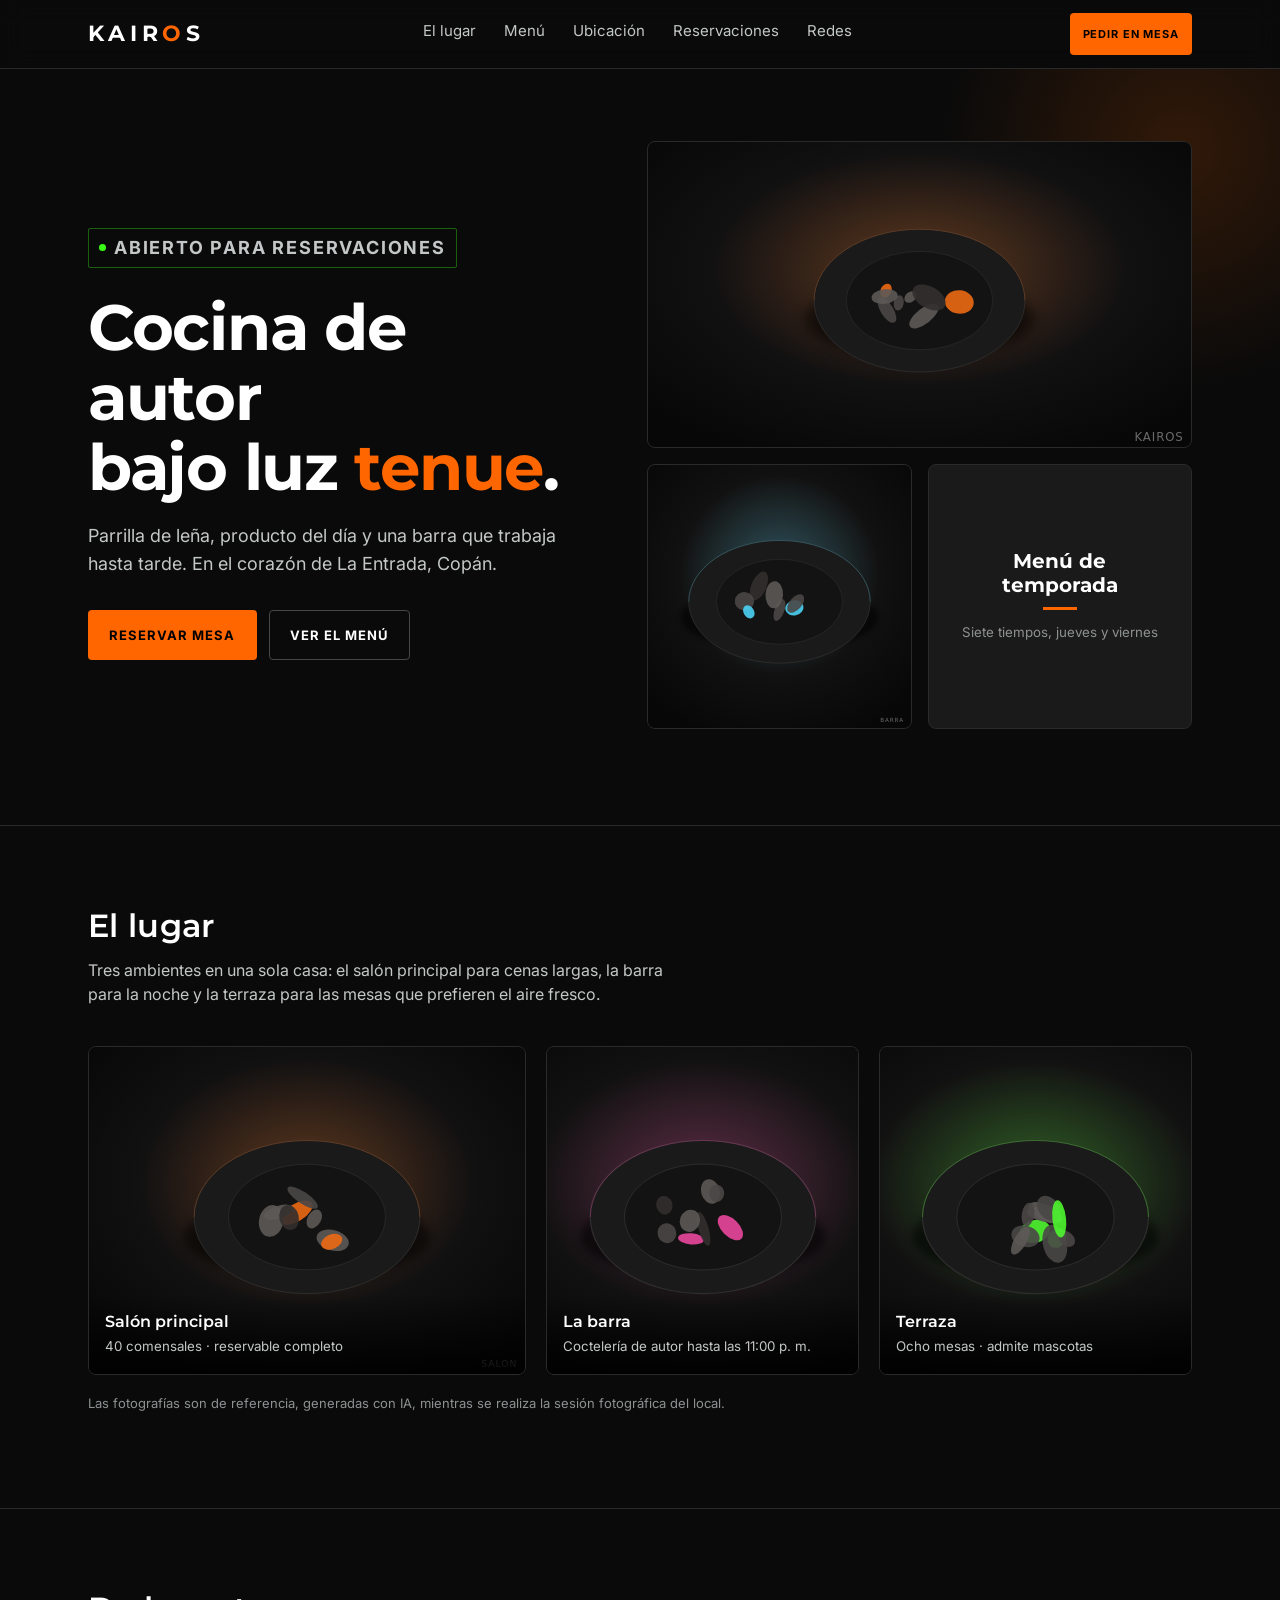
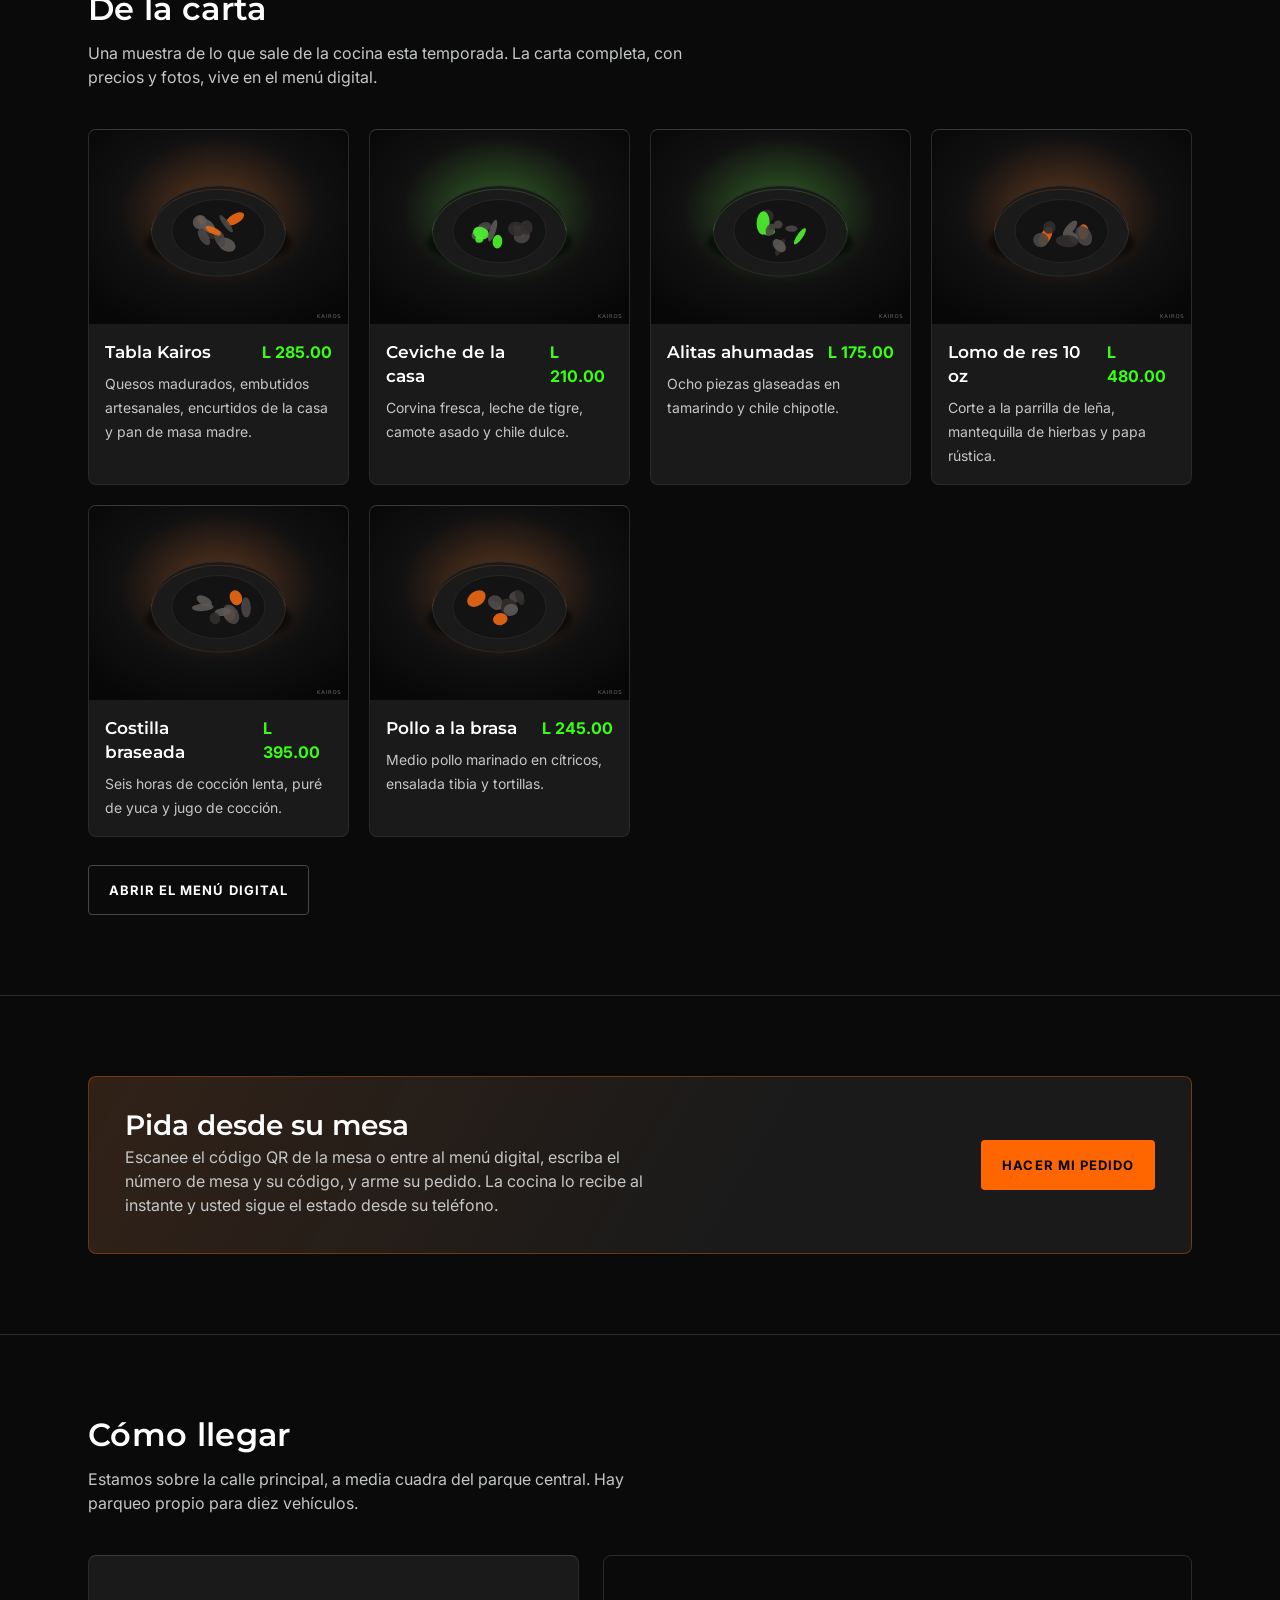
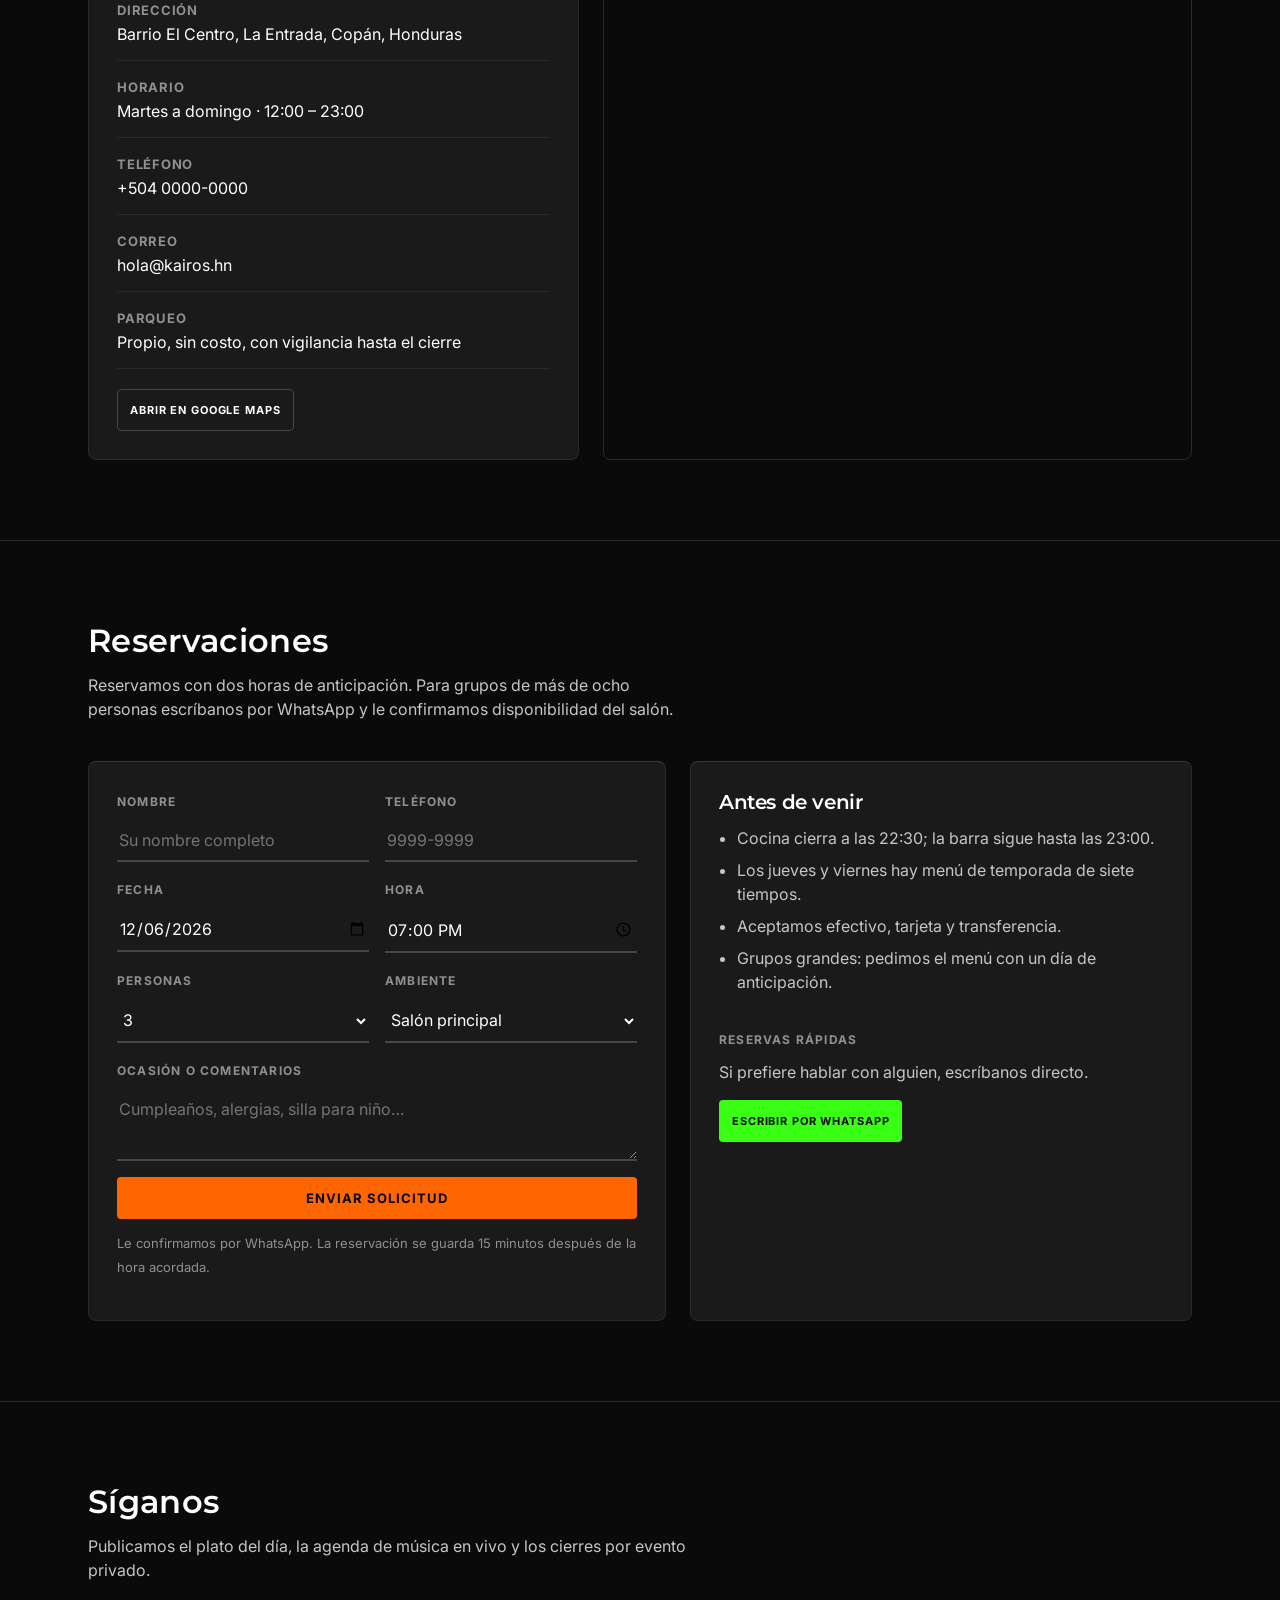
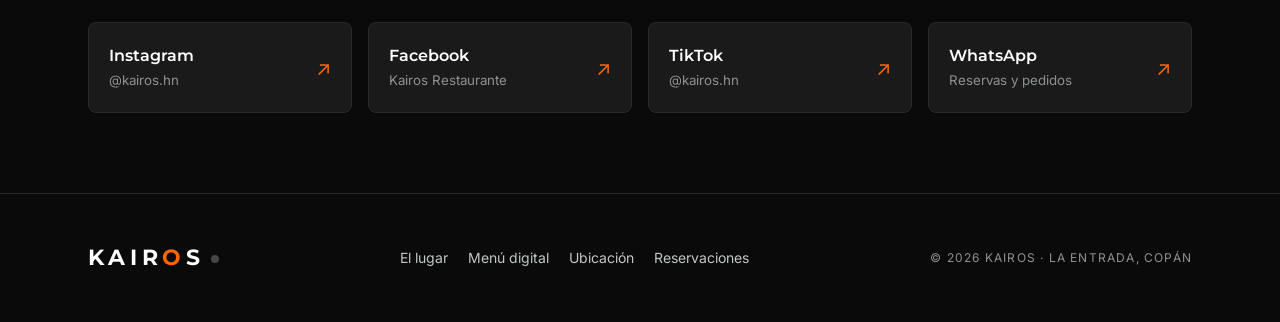
==== admin.html @ 63bbbccc "primer subida" ====
<!DOCTYPE html>
<html lang="es">
<head>
<meta charset="utf-8">
<meta name="viewport" content="width=device-width, initial-scale=1">
<title>Panel · Kairos</title>
<link rel="preconnect" href="https://fonts.googleapis.com">
<link rel="preconnect" href="https://fonts.gstatic.com" crossorigin>
<link href="https://fonts.googleapis.com/css2?family=Inter:wght@400;500;700&family=Montserrat:wght@600;700&display=swap" rel="stylesheet">
<link rel="stylesheet" href="css/base.css">
<link rel="stylesheet" href="css/admin.css">
</head>
<body class="admin-body">

<div class="layout">

  <aside class="side">
    <div class="logo">KAIR<span>O</span>S</div>
    <nav class="side__nav" id="nav">
      <button data-sec="pedidos" aria-current="true">Pedidos</button>
      <button data-sec="caja">Caja</button>
      <button data-sec="ventas">Ventas</button>
      <button data-sec="productos">Productos</button>
      <button data-sec="reportes">Reportes</button>
      <button data-sec="ajustes">Ajustes</button>
    </nav>
    <div class="side__pie">
      <small>Sesión del personal</small>
      <button class="btn btn--ghost btn--sm btn--block" id="btnSalir">Cerrar sesión</button>
    </div>
  </aside>

  <main class="main">

    <!-- ============ PEDIDOS ============ -->
    <section id="secPedidos">
      <div class="page-head">
        <div>
          <h1>Pedidos</h1>
          <p id="pedidosResumen">Cola de cocina en vivo.</p>
        </div>
        <div class="acciones">
          <button class="btn btn--ghost btn--sm" data-filtro="activos" id="fActivos" aria-pressed="true">En curso</button>
          <button class="btn btn--ghost btn--sm" data-filtro="todos" id="fTodos" aria-pressed="false">Todos los de hoy</button>
        </div>
      </div>
      <div class="tickets" id="listaComandas"></div>
    </section>

    <!-- ============ CAJA ============ -->
    <section id="secCaja" class="hidden">
      <div class="page-head">
        <div>
          <h1>Caja</h1>
          <p>Seleccione un pedido para cobrarlo. El total sale de lo que la mesa consumió.</p>
        </div>
      </div>
      <div class="caja">
        <div class="card caja__lista" id="cajaLista"></div>
        <div class="card caja__panel" id="cajaPanel"></div>
      </div>
    </section>

    <!-- ============ VENTAS ============ -->
    <section id="secVentas" class="hidden">
      <div class="page-head">
        <div>
          <h1>Ventas</h1>
          <p id="ventasFecha"></p>
        </div>
      </div>
      <div class="kpis" id="ventasKpis"></div>
      <div class="cols cols--2">
        <div class="card" style="padding:24px">
          <h3 style="font-size:18px;font-weight:600;margin-bottom:4px">Últimos siete días</h3>
          <p class="dim" style="font-size:14px;margin:0 0 12px">Total cobrado por día.</p>
          <div class="barras" id="barrasSemana"></div>
        </div>
        <div class="card" style="padding:24px">
          <h3 style="font-size:18px;font-weight:600;margin-bottom:12px">Lo más vendido hoy</h3>
          <div id="topProductos"></div>
        </div>
      </div>
      <div class="card" style="padding:24px;margin-top:20px">
        <h3 style="font-size:18px;font-weight:600;margin-bottom:12px">Semana en curso</h3>
        <div class="tabla-wrap"><table class="tabla" id="tablaSemana"></table></div>
      </div>
    </section>

    <!-- ============ PRODUCTOS ============ -->
    <section id="secProductos" class="hidden">
      <div class="page-head">
        <div>
          <h1>Productos</h1>
          <p>Lo que se edita aquí es lo que ven los clientes en el menú digital.</p>
        </div>
        <div class="acciones">
          <button class="btn btn--ghost btn--sm" id="btnNuevaCat">Nueva categoría</button>
          <button class="btn btn--primary btn--sm" id="btnNuevoProd">Nuevo producto</button>
        </div>
      </div>

      <h3 style="font-size:13px;letter-spacing:.1em;text-transform:uppercase;color:var(--text-mute);margin-bottom:12px">Categorías</h3>
      <div class="cols cols--auto" id="listaCategorias" style="margin-bottom:32px"></div>

      <h3 style="font-size:13px;letter-spacing:.1em;text-transform:uppercase;color:var(--text-mute);margin-bottom:12px">Carta</h3>
      <div class="card tabla-wrap"><table class="tabla" id="tablaProductos"></table></div>
    </section>

    <!-- ============ REPORTES ============ -->
    <section id="secReportes" class="hidden">
      <div class="page-head">
        <div>
          <h1>Reportes</h1>
          <p>Registro del día y arqueo de caja.</p>
        </div>
        <div class="acciones">
          <input type="date" id="fechaReporte" class="btn btn--ghost btn--sm" style="text-transform:none;letter-spacing:0">
        </div>
      </div>

      <div class="card" style="padding:24px;margin-bottom:24px">
        <h3 style="font-size:18px;font-weight:600;margin-bottom:12px">Registro de pedidos</h3>
        <div class="tabla-wrap"><table class="tabla" id="tablaRegistro"></table></div>
      </div>

      <h2 style="font-size:24px;font-weight:600;margin:32px 0 16px">Arqueo de caja</h2>
      <div class="arqueo">
        <div class="card arqueo__bloque">
          <h3>Conteo físico</h3>
          <p>Cuente el efectivo por denominación y anote el cierre del POS y las transferencias recibidas.</p>
          <div class="denoms" id="denoms"></div>
          <div class="field field--boxed" style="margin-top:20px">
            <label for="arqFondo">Fondo de caja inicial</label>
            <input id="arqFondo" type="number" step="0.01" value="0">
          </div>
          <div class="field-row">
            <div class="field field--boxed">
              <label for="arqPos">Cierre del POS (tarjetas)</label>
              <input id="arqPos" type="number" step="0.01" value="0">
            </div>
            <div class="field field--boxed">
              <label for="arqTransf">Transferencias recibidas</label>
              <input id="arqTransf" type="number" step="0.01" value="0">
            </div>
          </div>
          <div class="field field--boxed">
            <label for="arqResponsable">Responsable del cierre</label>
            <input id="arqResponsable" placeholder="Nombre de quien cierra">
          </div>
          <div class="field field--boxed">
            <label for="arqNota">Observaciones</label>
            <textarea id="arqNota" placeholder="Salidas de caja, vales, faltantes justificados…"></textarea>
          </div>
        </div>

        <div class="card arqueo__bloque">
          <h3>Comparación con el sistema</h3>
          <p>Lo que el sistema registró frente a lo que hay en físico.</p>
          <div class="tabla-wrap"><table class="tabla" id="tablaArqueo"></table></div>
          <div class="cuadre" id="cuadre"></div>
          <div style="display:flex;gap:8px;flex-wrap:wrap;margin-top:20px">
            <button class="btn btn--primary btn--sm" id="btnImprimirArqueo">Imprimir arqueo</button>
            <button class="btn btn--ghost btn--sm" id="btnGuardarArqueo">Guardar cierre</button>
          </div>
          <div id="arqueosPrevios" style="margin-top:24px"></div>
        </div>
      </div>
    </section>

    <!-- ============ AJUSTES ============ -->
    <section id="secAjustes" class="hidden">
      <div class="page-head">
        <div>
          <h1>Ajustes</h1>
          <p>Datos del negocio, mesas y acceso del personal.</p>
        </div>
      </div>

      <div class="cols cols--2">
        <div class="card" style="padding:24px">
          <h3 style="font-size:18px;font-weight:600;margin-bottom:16px">Mesas y códigos</h3>
          <p class="dim" style="font-size:14px;margin:0 0 16px">Cada mesa tiene un código de cuatro caracteres. Imprímalo junto al número en el letrero de la mesa.</p>
          <div class="tabla-wrap"><table class="tabla" id="tablaMesas"></table></div>
          <div style="display:flex;gap:8px;margin-top:16px;flex-wrap:wrap">
            <button class="btn btn--ghost btn--sm" id="btnAgregarMesa">Agregar mesa</button>
            <button class="btn btn--ghost btn--sm" id="btnImprimirMesas">Imprimir letreros</button>
          </div>
        </div>

        <div>
          <div class="card" style="padding:24px;margin-bottom:20px">
            <h3 style="font-size:18px;font-weight:600;margin-bottom:16px">Datos del negocio</h3>
            <div class="field field--boxed"><label for="cfgNombre">Nombre</label><input id="cfgNombre"></div>
            <div class="field field--boxed"><label for="cfgDireccion">Dirección</label><input id="cfgDireccion"></div>
            <div class="field field--boxed"><label for="cfgTelefono">Teléfono</label><input id="cfgTelefono"></div>
            <div class="field field--boxed"><label for="cfgCorreo">Correo</label><input id="cfgCorreo"></div>
            <div class="field field--boxed"><label for="cfgHorario">Horario</label><input id="cfgHorario"></div>
            <div class="field field--boxed"><label for="cfgWhats">Enlace de WhatsApp</label><input id="cfgWhats"></div>
            <div class="field field--boxed"><label for="cfgIg">Instagram</label><input id="cfgIg"></div>
            <div class="field field--boxed"><label for="cfgFb">Facebook</label><input id="cfgFb"></div>
            <button class="btn btn--primary btn--sm" id="btnGuardarCfg">Guardar cambios</button>
          </div>

          <div class="card" style="padding:24px">
            <h3 style="font-size:18px;font-weight:600;margin-bottom:16px">Acceso del personal</h3>
            <div class="field field--boxed"><label for="pinNuevo">PIN nuevo</label><input id="pinNuevo" type="password" inputmode="numeric" maxlength="8"></div>
            <div class="field field--boxed"><label for="pinConfirmar">Repita el PIN</label><input id="pinConfirmar" type="password" inputmode="numeric" maxlength="8"></div>
            <button class="btn btn--primary btn--sm" id="btnCambiarPin">Cambiar PIN</button>
            <hr style="border:none;border-top:1px solid var(--line);margin:24px 0">
            <h4 style="font-size:14px;margin-bottom:8px">Datos de demostración</h4>
            <p class="dim" style="font-size:13px;margin:0 0 12px">Borra pedidos, ventas y arqueos, y deja el catálogo como salió de fábrica.</p>
            <button class="btn btn--danger btn--sm" id="btnReiniciar">Reiniciar todo</button>
          </div>
        </div>
      </div>
    </section>

  </main>
</div>

<!-- Área que se manda a la impresora -->
<div id="areaImpresion"></div>

<script src="js/store.js"></script>
<script src="js/admin.js"></script>
</body>
</html>
---- css/base.css ----
/* ============================================================
   KAIROS — base.css
   Sistema de diseño Neo-Noir (tomado del export de Google Stitch)
   ============================================================ */

:root {
  /* Superficies */
  --bg: #0a0a0a;
  --surface: #141313;
  --surface-1: #1a1a1a;
  --surface-2: #201f1f;
  --surface-3: #2b2a2a;
  --line: #2a2a2a;
  --line-soft: #444748;

  /* Texto */
  --text: #ffffff;
  --text-dim: #c4c7c7;
  --text-mute: #8e9192;

  /* Acentos */
  --orange: #ff6600;
  --orange-soft: #ffb596;
  --green: #39ff14;
  --green-dim: #1f9c10;
  --red: #ffb4ab;
  --red-bg: #93000a;

  /* Formas */
  --r-sm: 0.25rem;
  --r-md: 0.375rem;
  --r-lg: 0.5rem;
  --r-xl: 0.75rem;
  --r-full: 9999px;

  /* Espacio */
  --u: 8px;
  --container: 1200px;
  --gutter: 24px;
  --margin-mobile: 16px;
  --margin-desktop: 48px;

  --glow-orange: 0 0 24px rgba(255, 102, 0, 0.28);
  --glow-green: 0 0 24px rgba(57, 255, 20, 0.22);
}

* { box-sizing: border-box; }

html, body {
  margin: 0;
  padding: 0;
  background: var(--bg);
  color: var(--text);
  font-family: Inter, system-ui, -apple-system, "Segoe UI", Roboto, sans-serif;
  font-size: 16px;
  line-height: 24px;
  -webkit-font-smoothing: antialiased;
}

h1, h2, h3, h4 {
  font-family: Montserrat, Inter, system-ui, sans-serif;
  font-weight: 700;
  letter-spacing: -0.02em;
  margin: 0;
}

a { color: inherit; text-decoration: none; }
button, input, select, textarea { font-family: inherit; font-size: inherit; color: inherit; }
img { display: block; max-width: 100%; }

::selection { background: var(--orange); color: #000; }

:focus-visible {
  outline: 2px solid var(--orange);
  outline-offset: 2px;
}

/* ---------- Utilidades ---------- */

.container {
  width: 100%;
  max-width: var(--container);
  margin: 0 auto;
  padding: 0 var(--margin-mobile);
}
@media (min-width: 900px) {
  .container { padding: 0 var(--margin-desktop); }
}

.eyebrow {
  font-size: 12px;
  font-weight: 700;
  line-height: 16px;
  letter-spacing: 0.1em;
  text-transform: uppercase;
  color: var(--text-mute);
}

.muted { color: var(--text-dim); }
.dim { color: var(--text-mute); }
.hidden { display: none !important; }
.nowrap { white-space: nowrap; }
.right { text-align: right; }
.center { text-align: center; }

/* ---------- Botones ---------- */

.btn {
  display: inline-flex;
  align-items: center;
  justify-content: center;
  gap: 8px;
  border: 1px solid transparent;
  border-radius: var(--r-sm);
  padding: 12px 20px;
  font-size: 13px;
  font-weight: 700;
  letter-spacing: 0.08em;
  text-transform: uppercase;
  cursor: pointer;
  background: transparent;
  transition: background-color 0.18s ease, box-shadow 0.18s ease, border-color 0.18s ease, color 0.18s ease;
}

.btn--primary {
  background: var(--orange);
  color: #000;
}
.btn--primary:hover { box-shadow: var(--glow-orange); }

.btn--ghost {
  border-color: var(--line-soft);
  color: var(--text);
}
.btn--ghost:hover { background: rgba(255, 255, 255, 0.06); border-color: #6d7071; }

.btn--green {
  background: var(--green);
  color: #000;
}
.btn--green:hover { box-shadow: var(--glow-green); }

.btn--danger {
  border-color: var(--red-bg);
  color: var(--red);
}
.btn--danger:hover { background: rgba(147, 0, 10, 0.25); }

.btn--sm { padding: 8px 12px; font-size: 11px; }
.btn--block { width: 100%; }
.btn:disabled { opacity: 0.4; cursor: not-allowed; box-shadow: none; }

/* ---------- Tarjetas ---------- */

.card {
  background: var(--surface-1);
  border: 1px solid var(--line);
  border-top-color: #3a3939;
  border-radius: var(--r-lg);
}

/* ---------- Campos ---------- */

.field { display: flex; flex-direction: column; gap: 6px; margin-bottom: 16px; }

.field > label {
  font-size: 12px;
  font-weight: 700;
  letter-spacing: 0.1em;
  text-transform: uppercase;
  color: var(--text-mute);
}

.field input,
.field select,
.field textarea {
  background: transparent;
  border: none;
  border-bottom: 2px solid var(--line-soft);
  padding: 10px 2px;
  transition: border-color 0.18s ease;
}
.field input:focus,
.field select:focus,
.field textarea:focus {
  outline: none;
  border-bottom-color: var(--orange);
}
.field select option { background: var(--surface-2); }
.field textarea { resize: vertical; min-height: 72px; }

.field--boxed input,
.field--boxed select,
.field--boxed textarea {
  background: var(--surface-2);
  border: 1px solid var(--line);
  border-radius: var(--r-sm);
  padding: 10px 12px;
}
.field--boxed input:focus,
.field--boxed select:focus,
.field--boxed textarea:focus { border-color: var(--orange); }

.field-row { display: grid; grid-template-columns: 1fr 1fr; gap: 16px; }
@media (max-width: 600px) { .field-row { grid-template-columns: 1fr; } }

/* ---------- Chips / estados ---------- */

.chip {
  display: inline-block;
  border-radius: 2px;
  padding: 3px 8px;
  font-size: 11px;
  font-weight: 700;
  letter-spacing: 0.08em;
  text-transform: uppercase;
}
.chip--orange { background: rgba(255, 102, 0, 0.15); color: var(--orange); border: 1px solid rgba(255,102,0,.4); }
.chip--green  { background: var(--green); color: #000; }
.chip--outline{ border: 1px solid var(--line-soft); color: var(--text-dim); }
.chip--red    { background: rgba(147, 0, 10, .3); color: var(--red); }

/* ---------- Líneas de pedido y totalizador (carrito y panel) ---------- */
.linea {
  display: grid;
  grid-template-columns: 1fr auto;
  gap: 10px 12px;
  padding: 14px 0;
  border-bottom: 1px solid var(--line);
}
.linea:last-of-type { border-bottom: none; }
.linea__nombre { font-weight: 500; }
.linea__nota { color: var(--text-mute); font-size: 13px; }
.linea__precio { color: var(--green); font-weight: 700; white-space: nowrap; }
.stepper { display: inline-flex; align-items: center; gap: 2px; border: 1px solid var(--line-soft); border-radius: var(--r-sm); }
.stepper button {
  width: 34px; height: 32px;
  background: none; border: none; color: var(--text);
  font-size: 18px; cursor: pointer;
}
.stepper button:hover { background: rgba(255,255,255,.07); }
.stepper span { min-width: 26px; text-align: center; font-weight: 700; }

.totales { border-top: 1px solid var(--line); margin-top: 12px; padding-top: 16px; }
.totales div { display: flex; justify-content: space-between; padding: 5px 0; color: var(--text-dim); font-size: 14px; }
.totales .grande { font-size: 20px; color: var(--text); font-weight: 700; font-family: Montserrat, sans-serif; padding-top: 10px; }
.totales .grande span:last-child { color: var(--green); }


/* ---------- Avisos ---------- */

.toast-stack {
  position: fixed;
  right: 16px;
  bottom: 16px;
  display: flex;
  flex-direction: column;
  gap: 8px;
  z-index: 200;
}
.toast {
  background: var(--surface-2);
  border: 1px solid var(--line);
  border-left: 3px solid var(--green);
  border-radius: var(--r-sm);
  padding: 12px 16px;
  font-size: 14px;
  max-width: 320px;
}
.toast--warn { border-left-color: var(--orange); }
.toast--error { border-left-color: var(--red); }

/* ---------- Modal ---------- */

.modal-backdrop {
  position: fixed;
  inset: 0;
  background: rgba(0, 0, 0, 0.75);
  display: flex;
  align-items: center;
  justify-content: center;
  padding: 16px;
  z-index: 300;
}
.modal {
  background: var(--surface-1);
  border: 1px solid rgba(255, 102, 0, 0.3);
  border-radius: var(--r-lg);
  width: 100%;
  max-width: 520px;
  max-height: 88vh;
  overflow-y: auto;
  padding: 24px;
}
.modal h3 { font-size: 20px; margin-bottom: 4px; }
.modal-actions { display: flex; gap: 8px; justify-content: flex-end; margin-top: 20px; }

@media (prefers-reduced-motion: reduce) {
  * { transition: none !important; animation: none !important; }
}
---- css/admin.css ----
/* ============================================================
   KAIROS — admin.css (panel de administración)
   ============================================================ */

body.admin-body { background: var(--bg); }

.layout { display: grid; grid-template-columns: 1fr; min-height: 100vh; }
@media (min-width: 1000px) { .layout { grid-template-columns: 244px 1fr; } }

/* ---------- Barra lateral ---------- */
.side {
  border-right: 1px solid var(--line);
  background: var(--surface);
  padding: 24px 16px;
  display: flex;
  flex-direction: column;
  gap: 8px;
}
.side .logo { font-size: 20px; padding: 0 8px 24px; }
.side__nav { display: flex; flex-direction: column; gap: 4px; }
.side__nav button {
  display: flex;
  align-items: center;
  gap: 12px;
  width: 100%;
  text-align: left;
  background: none;
  border: 1px solid transparent;
  border-radius: var(--r-md);
  padding: 12px 14px;
  color: var(--text-dim);
  font-size: 15px;
  font-weight: 500;
  cursor: pointer;
}
.side__nav button:hover { background: var(--surface-2); color: var(--text); }
.side__nav button[aria-current="true"] {
  background: var(--surface-3);
  border-color: var(--line-soft);
  color: var(--text);
}
.side__pie { margin-top: auto; border-top: 1px solid var(--line); padding-top: 16px; }
.side__pie small { display: block; color: var(--text-mute); font-size: 12px; margin-bottom: 12px; }

@media (max-width: 999px) {
  .side { flex-direction: row; align-items: center; overflow-x: auto; padding: 12px; gap: 12px; border-right: none; border-bottom: 1px solid var(--line); position: sticky; top: 0; z-index: 80; }
  .side .logo { padding: 0 8px 0 4px; }
  .side__nav { flex-direction: row; gap: 6px; }
  .side__nav button { white-space: nowrap; padding: 8px 12px; font-size: 14px; }
  .side__pie { margin-top: 0; border-top: none; padding-top: 0; }
  .side__pie small { display: none; }
}

/* ---------- Contenido ---------- */
.main { padding: 28px 20px 64px; max-width: 1240px; }
@media (min-width: 1000px) { .main { padding: 36px 40px 80px; } }

.page-head { display: flex; flex-wrap: wrap; align-items: flex-end; justify-content: space-between; gap: 16px; margin-bottom: 28px; }
.page-head h1 { font-size: 32px; font-weight: 600; letter-spacing: 0; }
.page-head p { color: var(--text-dim); margin: 6px 0 0; }
.page-head .acciones { display: flex; gap: 8px; flex-wrap: wrap; }

.cols { display: grid; gap: 20px; }
.cols--2 { grid-template-columns: 1fr; }
@media (min-width: 1000px) { .cols--2 { grid-template-columns: 1.6fr 1fr; } }
.cols--auto { grid-template-columns: repeat(auto-fill, minmax(280px, 1fr)); }

/* ---------- Métricas ---------- */
.kpis { display: grid; grid-template-columns: repeat(auto-fit, minmax(180px, 1fr)); gap: 16px; margin-bottom: 24px; }
.kpi { padding: 20px; }
.kpi small { display: block; font-size: 12px; letter-spacing: .1em; text-transform: uppercase; color: var(--text-mute); font-weight: 700; }
.kpi strong { display: block; font-family: Montserrat, sans-serif; font-size: 28px; margin-top: 8px; }
.kpi .sub { color: var(--text-dim); font-size: 13px; }
.kpi--verde strong { color: var(--green); }
.kpi--naranja strong { color: var(--orange); }

/* ---------- Comandas ---------- */
.tickets { display: grid; grid-template-columns: repeat(auto-fill, minmax(300px, 1fr)); gap: 16px; }
.comanda { padding: 0; overflow: hidden; display: flex; }
.comanda__barra { width: 4px; flex: 0 0 4px; background: var(--orange); }
.comanda--preparado .comanda__barra { background: var(--green); }
.comanda--pagado .comanda__barra { background: var(--line-soft); }
.comanda__cuerpo { padding: 18px; flex: 1; }
.comanda__top { display: flex; justify-content: space-between; align-items: center; gap: 10px; margin-bottom: 6px; }
.comanda__top h3 { font-size: 18px; font-weight: 600; letter-spacing: 0; }
.comanda__meta { color: var(--text-mute); font-size: 12px; letter-spacing: .06em; text-transform: uppercase; margin-bottom: 14px; }
.comanda ul { list-style: none; margin: 0 0 14px; padding: 0; }
.comanda li { display: flex; justify-content: space-between; gap: 12px; padding: 4px 0; font-size: 14px; }
.comanda li span:last-child { color: var(--text-mute); }
.comanda__nota { background: var(--surface-2); border-radius: var(--r-sm); padding: 8px 10px; font-size: 13px; color: var(--text-dim); margin-bottom: 14px; }
.comanda__acciones { display: flex; flex-wrap: wrap; gap: 8px; border-top: 1px solid var(--line); padding-top: 14px; }
.comanda__total { font-weight: 700; color: var(--green); }

/* ---------- Tablas ---------- */
.tabla { width: 100%; border-collapse: collapse; font-size: 14px; }
.tabla th {
  text-align: left;
  font-size: 11px;
  letter-spacing: .1em;
  text-transform: uppercase;
  color: var(--text-mute);
  padding: 10px 12px;
  border-bottom: 1px solid var(--line);
  white-space: nowrap;
}
.tabla td { padding: 12px; border-bottom: 1px solid var(--line); vertical-align: middle; }
.tabla tr:last-child td { border-bottom: none; }
.tabla tbody tr:hover { background: rgba(255,255,255,.03); }
.tabla .num { text-align: right; font-variant-numeric: tabular-nums; white-space: nowrap; }
.tabla-wrap { overflow-x: auto; }

/* ---------- Barras de ventas ---------- */
.barras { display: flex; align-items: flex-end; gap: 10px; height: 180px; padding: 8px 0 0; }
.barra { flex: 1; display: flex; flex-direction: column; justify-content: flex-end; align-items: center; gap: 8px; height: 100%; }
.barra i { display: block; width: 100%; background: var(--surface-3); border-radius: 2px 2px 0 0; min-height: 3px; }
.barra--hoy i { background: var(--orange); box-shadow: var(--glow-orange); }
.barra span { font-size: 11px; color: var(--text-mute); letter-spacing: .06em; text-transform: uppercase; }

/* ---------- Caja ---------- */
.caja { display: grid; gap: 20px; grid-template-columns: 1fr; }
@media (min-width: 1000px) { .caja { grid-template-columns: 1fr 1.15fr; } }
.caja__lista { padding: 8px; max-height: 620px; overflow-y: auto; }
.caja__item {
  width: 100%;
  text-align: left;
  background: none;
  border: 1px solid transparent;
  border-radius: var(--r-md);
  padding: 14px;
  color: inherit;
  cursor: pointer;
  display: flex;
  justify-content: space-between;
  gap: 12px;
  align-items: center;
}
.caja__item:hover { background: var(--surface-2); }
.caja__item[aria-current="true"] { background: var(--surface-2); border-color: var(--orange); }
.caja__item b { display: block; font-family: Montserrat, sans-serif; font-weight: 600; }
.caja__item small { color: var(--text-mute); }
.caja__panel { padding: 24px; }

.metodos { display: grid; grid-template-columns: repeat(3, 1fr); gap: 8px; margin: 4px 0 20px; }
.metodo {
  border: 1px solid var(--line-soft);
  border-radius: var(--r-sm);
  background: none;
  color: var(--text-dim);
  padding: 12px 6px;
  cursor: pointer;
  font-size: 13px;
  font-weight: 700;
  letter-spacing: .04em;
  text-transform: uppercase;
}
.metodo[aria-pressed="true"] { border-color: var(--orange); color: var(--orange); background: rgba(255,102,0,.08); }

/* ---------- Productos ---------- */
.prod-fila { display: flex; align-items: center; gap: 14px; }
.prod-fila img { width: 56px; height: 56px; object-fit: cover; border-radius: var(--r-sm); border: 1px solid var(--line); }
.prod-fila b { display: block; font-weight: 600; }
.prod-fila small { color: var(--text-mute); }

.cat-card { padding: 16px; display: flex; gap: 14px; align-items: center; }
.cat-card img { width: 52px; height: 52px; object-fit: cover; border-radius: var(--r-sm); border: 1px solid var(--line); }
.cat-card b { display: block; font-family: Montserrat, sans-serif; font-weight: 600; }
.cat-card small { color: var(--text-mute); }
.cat-card .acciones { margin-left: auto; display: flex; gap: 6px; }

/* ---------- Arqueo ---------- */
.arqueo { display: grid; gap: 20px; grid-template-columns: 1fr; }
@media (min-width: 1000px) { .arqueo { grid-template-columns: 1fr 1fr; } }
.arqueo__bloque { padding: 24px; }
.arqueo__bloque h3 { font-size: 18px; font-weight: 600; letter-spacing: 0; margin-bottom: 4px; }
.arqueo__bloque > p { color: var(--text-dim); font-size: 14px; margin: 0 0 20px; }
.denoms { display: grid; grid-template-columns: repeat(2, 1fr); gap: 10px 16px; }
.denom { display: flex; align-items: center; gap: 10px; }
.denom label { flex: 0 0 62px; color: var(--text-dim); font-size: 14px; font-variant-numeric: tabular-nums; }
.denom input { width: 100%; background: var(--surface-2); border: 1px solid var(--line); border-radius: var(--r-sm); padding: 8px 10px; text-align: right; }
.denom input:focus { outline: none; border-color: var(--orange); }
.denom em { flex: 0 0 96px; text-align: right; font-style: normal; color: var(--text-mute); font-size: 13px; font-variant-numeric: tabular-nums; }

.cuadre { margin-top: 20px; border-top: 1px solid var(--line); padding-top: 16px; }
.cuadre div { display: flex; justify-content: space-between; padding: 6px 0; font-size: 15px; }
.cuadre .dif { font-family: Montserrat, sans-serif; font-weight: 700; font-size: 18px; padding-top: 12px; }
.cuadre .dif.ok span:last-child { color: var(--green); }
.cuadre .dif.mal span:last-child { color: var(--red); }

/* ---------- Impresión ---------- */
.doc {
  background: #fff;
  color: #111;
  padding: 28px;
  font-family: Inter, sans-serif;
  font-size: 13px;
  line-height: 20px;
  max-width: 460px;
  margin: 0 auto;
}
.doc h2 { font-family: Montserrat, sans-serif; font-size: 20px; letter-spacing: .18em; text-align: center; margin: 0 0 4px; color: #111; }
.doc .doc__sub { text-align: center; color: #555; margin-bottom: 18px; font-size: 12px; }
.doc table { width: 100%; border-collapse: collapse; }
.doc th, .doc td { padding: 5px 0; border-bottom: 1px dashed #ccc; text-align: left; }
.doc td.num, .doc th.num { text-align: right; }
.doc .doc__total { border-top: 2px solid #111; margin-top: 10px; padding-top: 10px; font-weight: 700; display: flex; justify-content: space-between; font-size: 16px; }
.doc .doc__pie { margin-top: 20px; text-align: center; color: #555; font-size: 11px; }

#areaImpresion { display: none; }

@media print {
  body.admin-body > *:not(#areaImpresion) { display: none !important; }
  #areaImpresion { display: block !important; }
  .toast-stack, .modal-backdrop { display: none !important; }
  @page { margin: 12mm; }
}
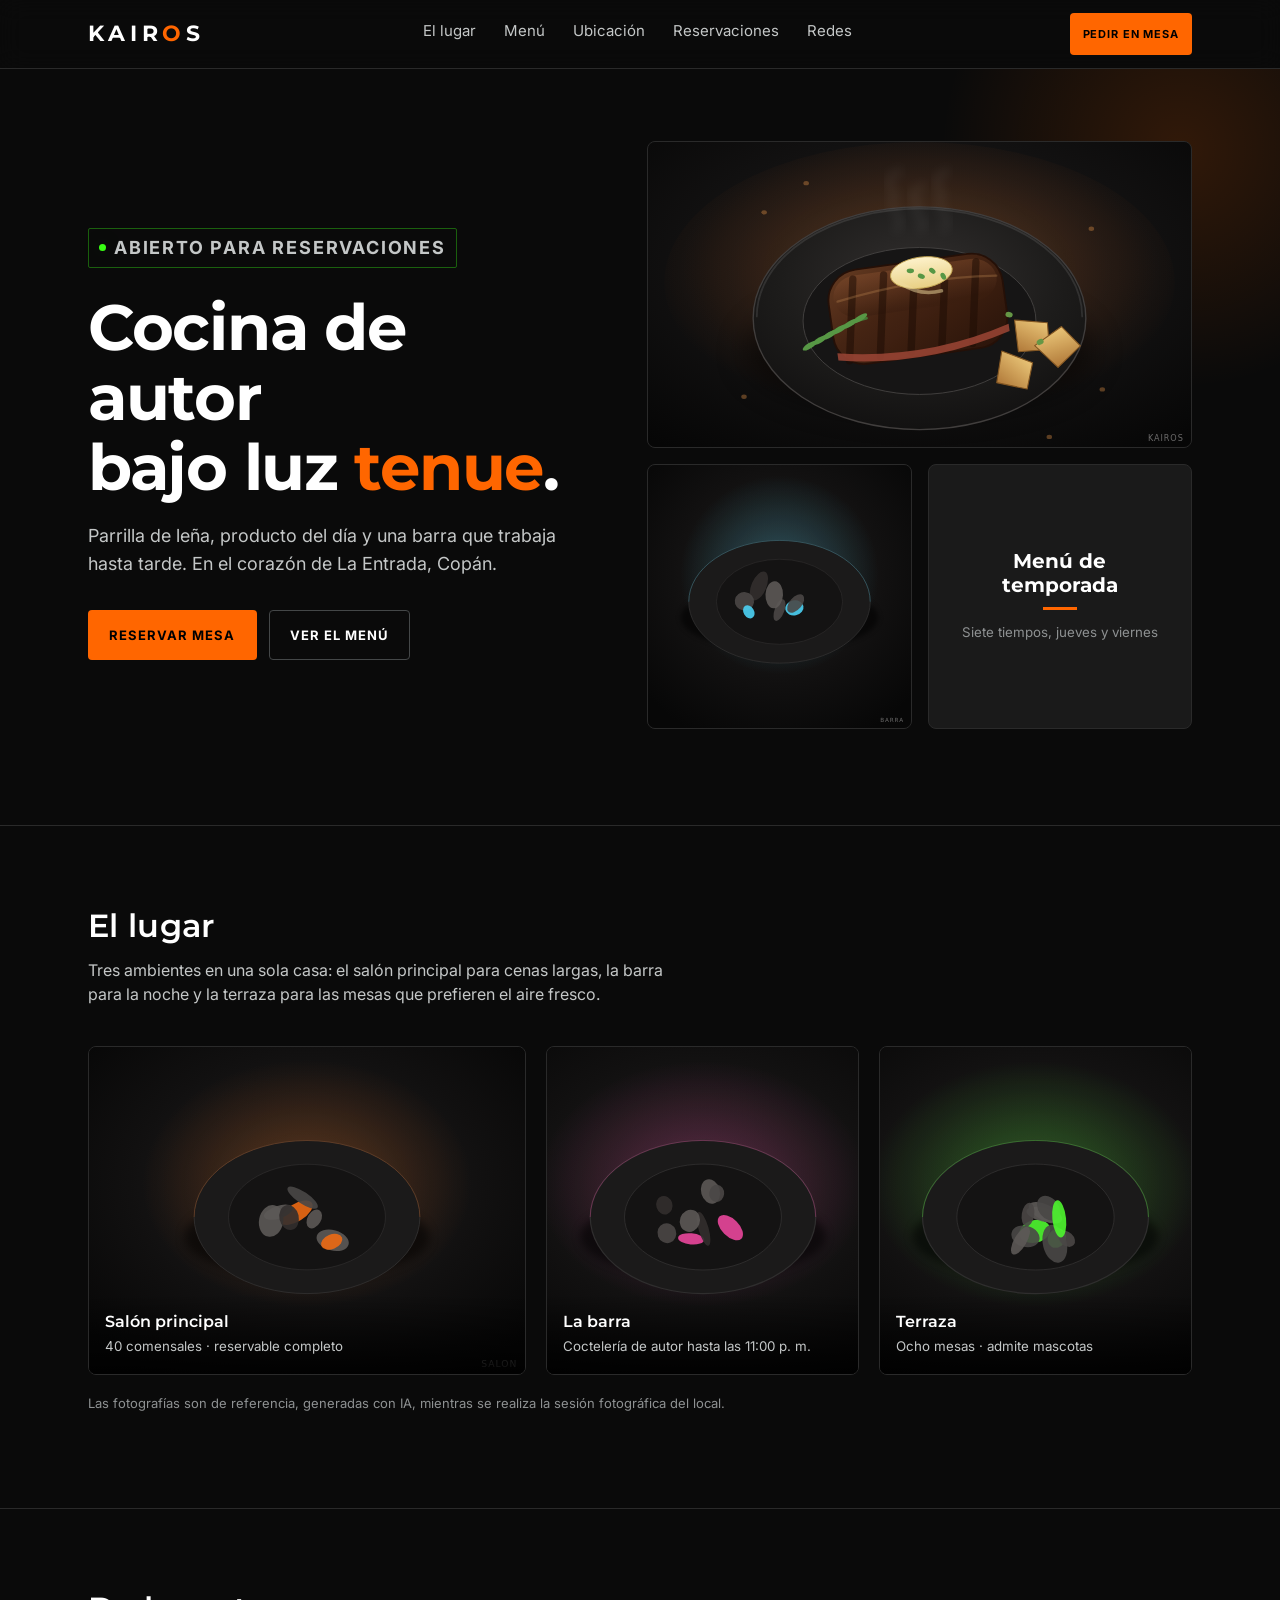
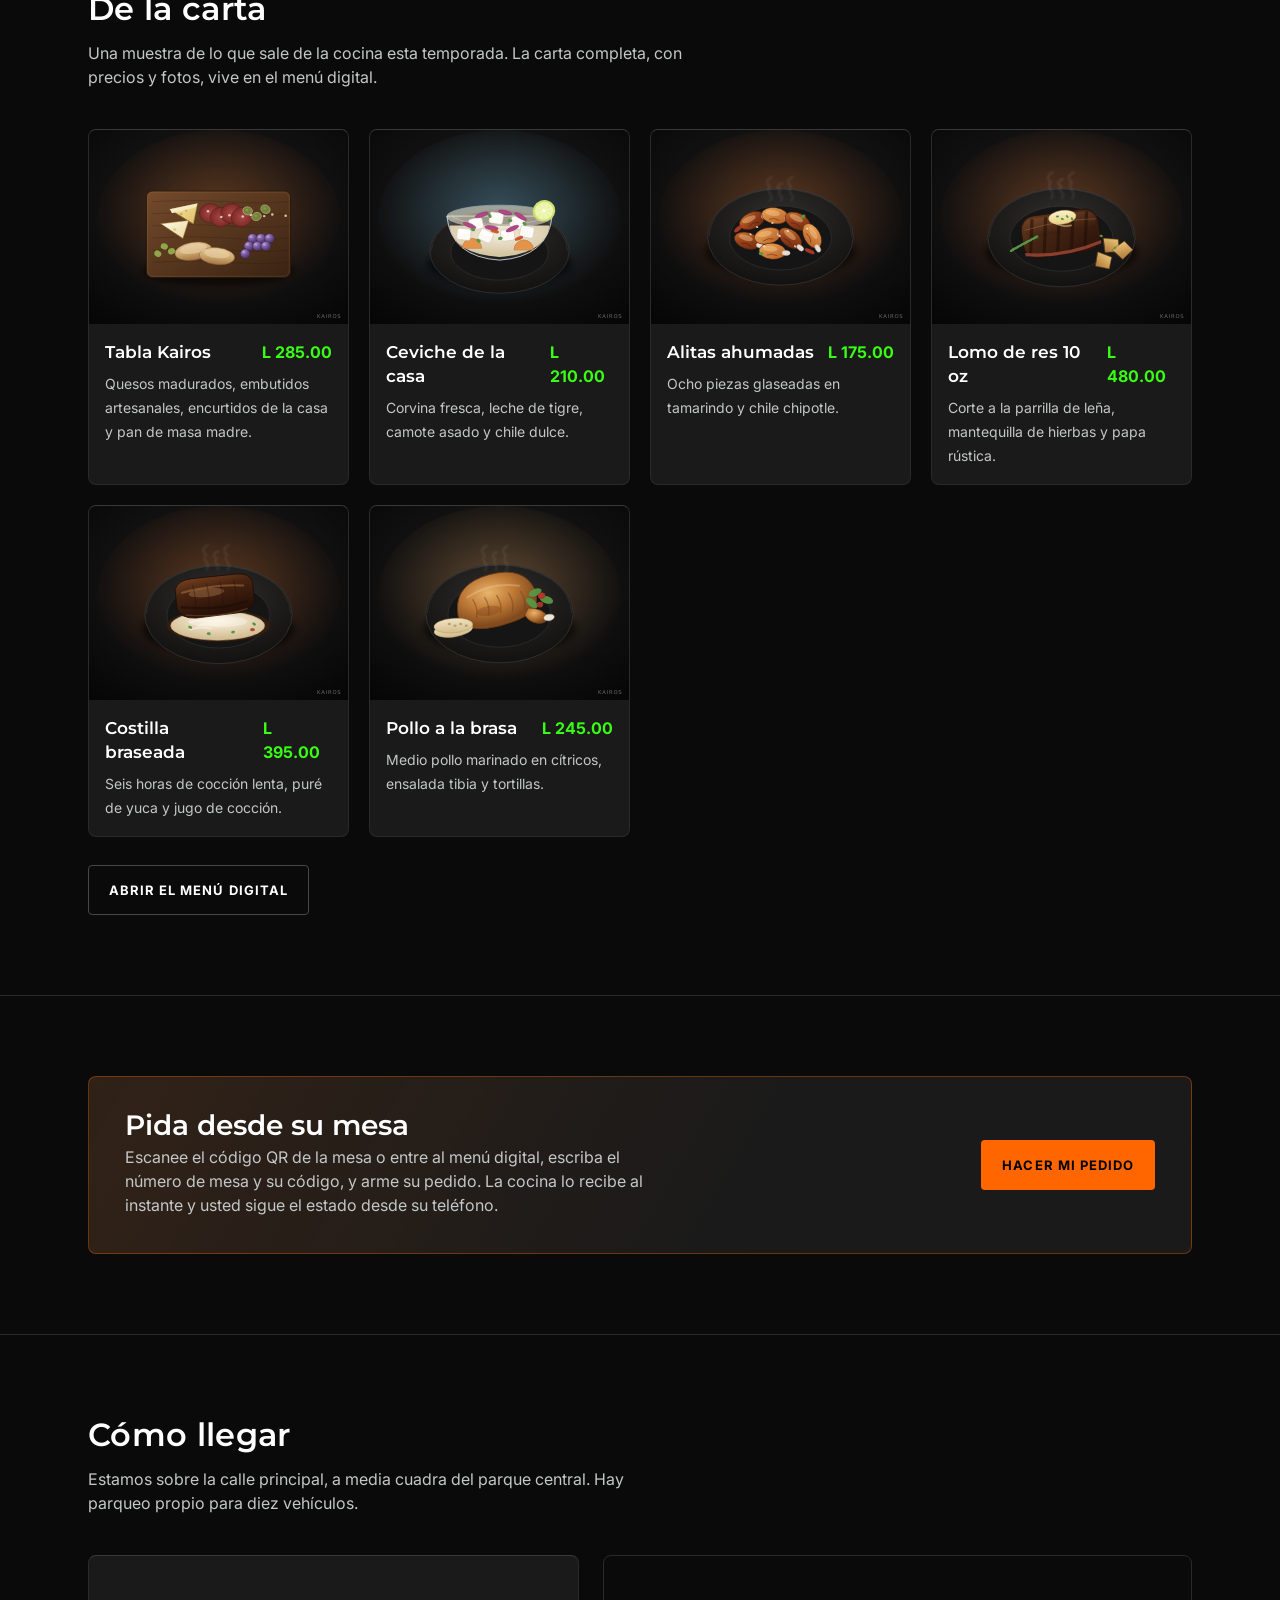
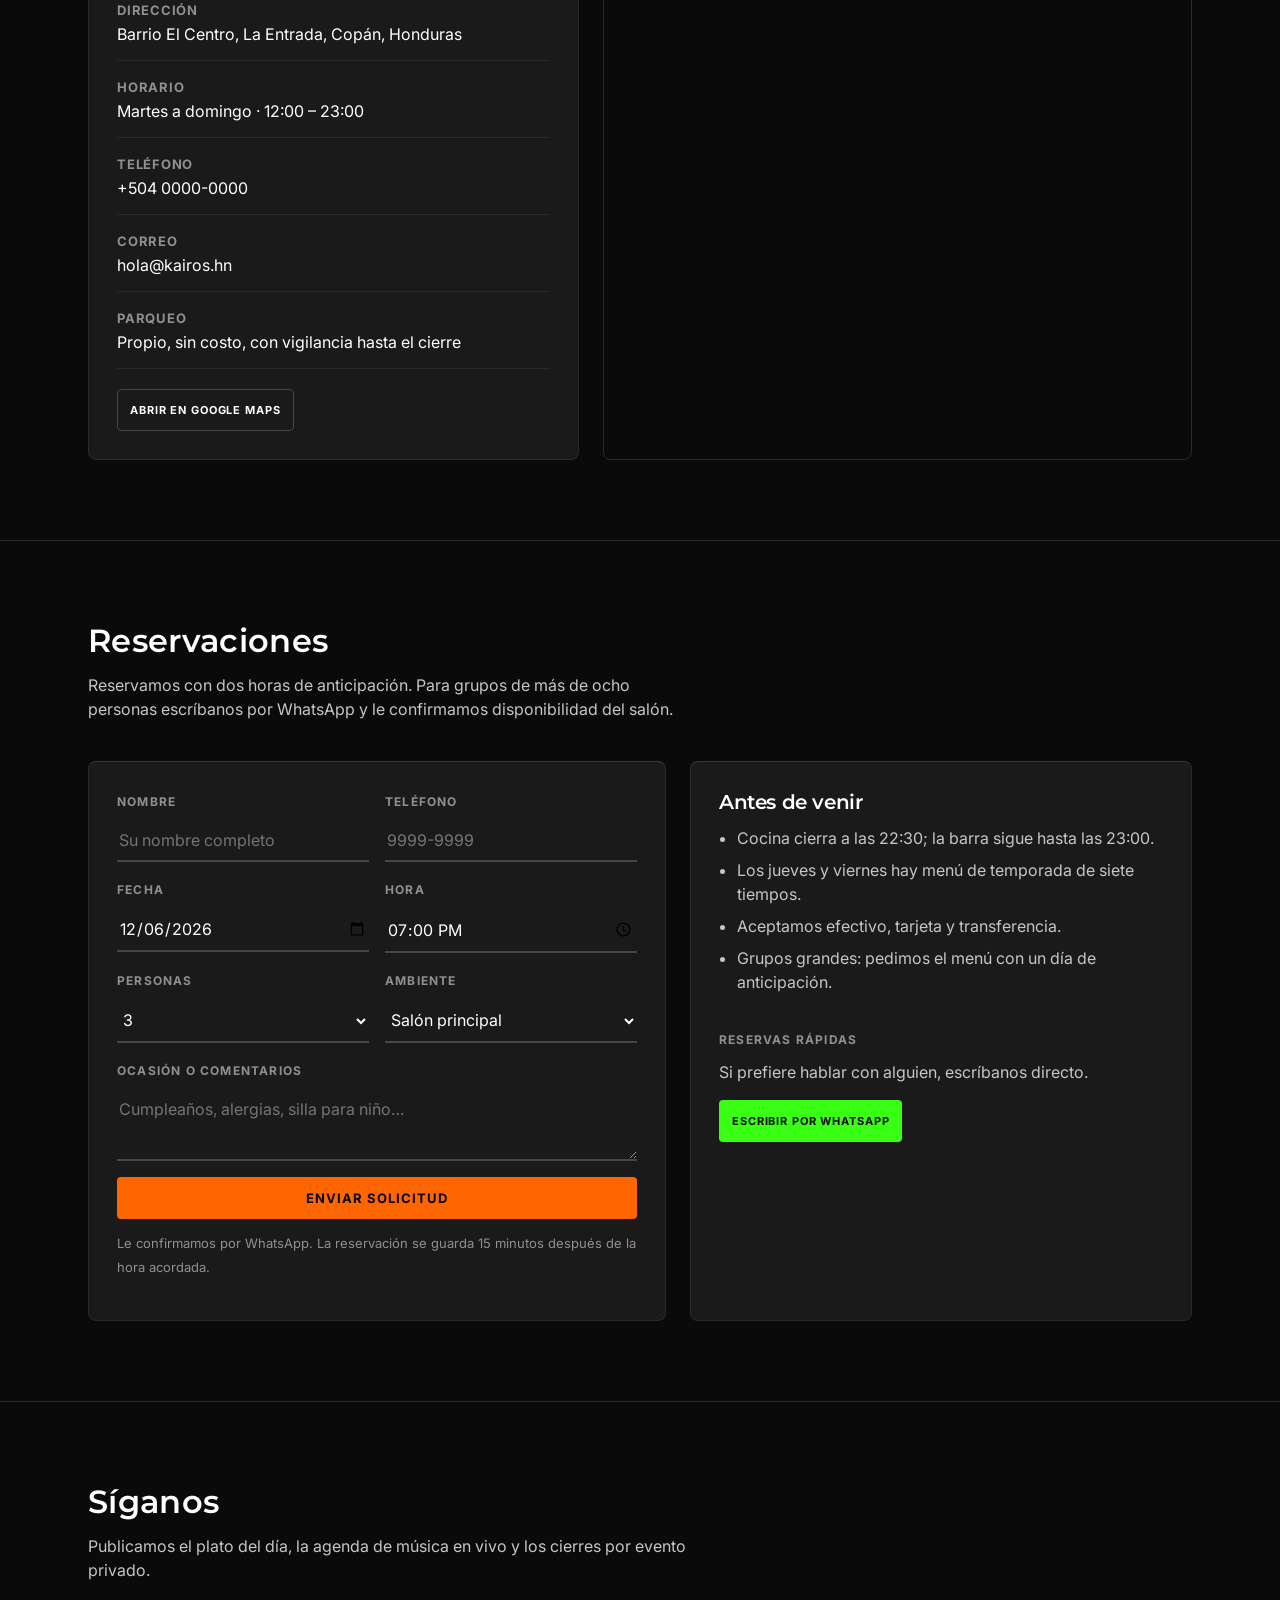
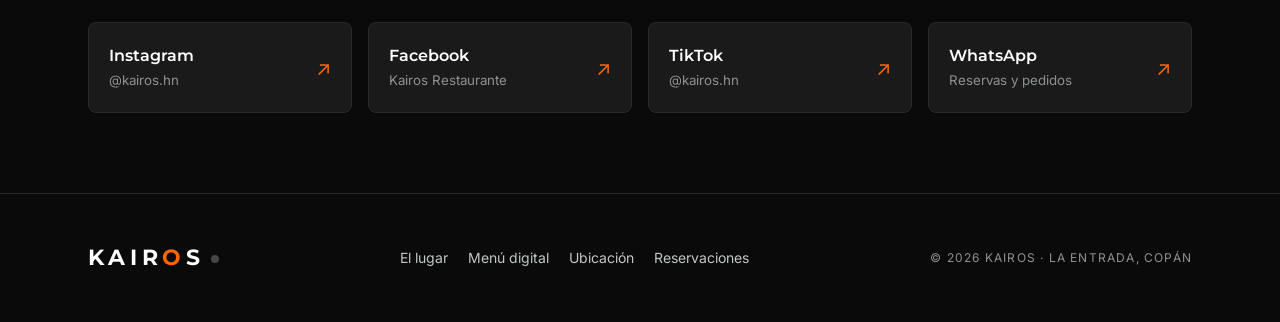
==== commit d0de2bc4: "Que las ilustraciones lleguen a quien ya visitó el sitio Al recargar, el navegador seguía mostrando " ====
--- a/admin.html
+++ b/admin.html
@@ -7,8 +7,8 @@
 <link rel="preconnect" href="https://fonts.googleapis.com">
 <link rel="preconnect" href="https://fonts.gstatic.com" crossorigin>
 <link href="https://fonts.googleapis.com/css2?family=Inter:wght@400;500;700&family=Montserrat:wght@600;700&display=swap" rel="stylesheet">
-<link rel="stylesheet" href="css/base.css">
-<link rel="stylesheet" href="css/admin.css">
+<link rel="stylesheet" href="css/base.css?v=2">
+<link rel="stylesheet" href="css/admin.css?v=2">
 </head>
 <body class="admin-body">
 
@@ -222,7 +222,7 @@
 <!-- Área que se manda a la impresora -->
 <div id="areaImpresion"></div>
 
-<script src="js/store.js"></script>
-<script src="js/admin.js"></script>
+<script src="js/store.js?v=2"></script>
+<script src="js/admin.js?v=2"></script>
 </body>
 </html>
